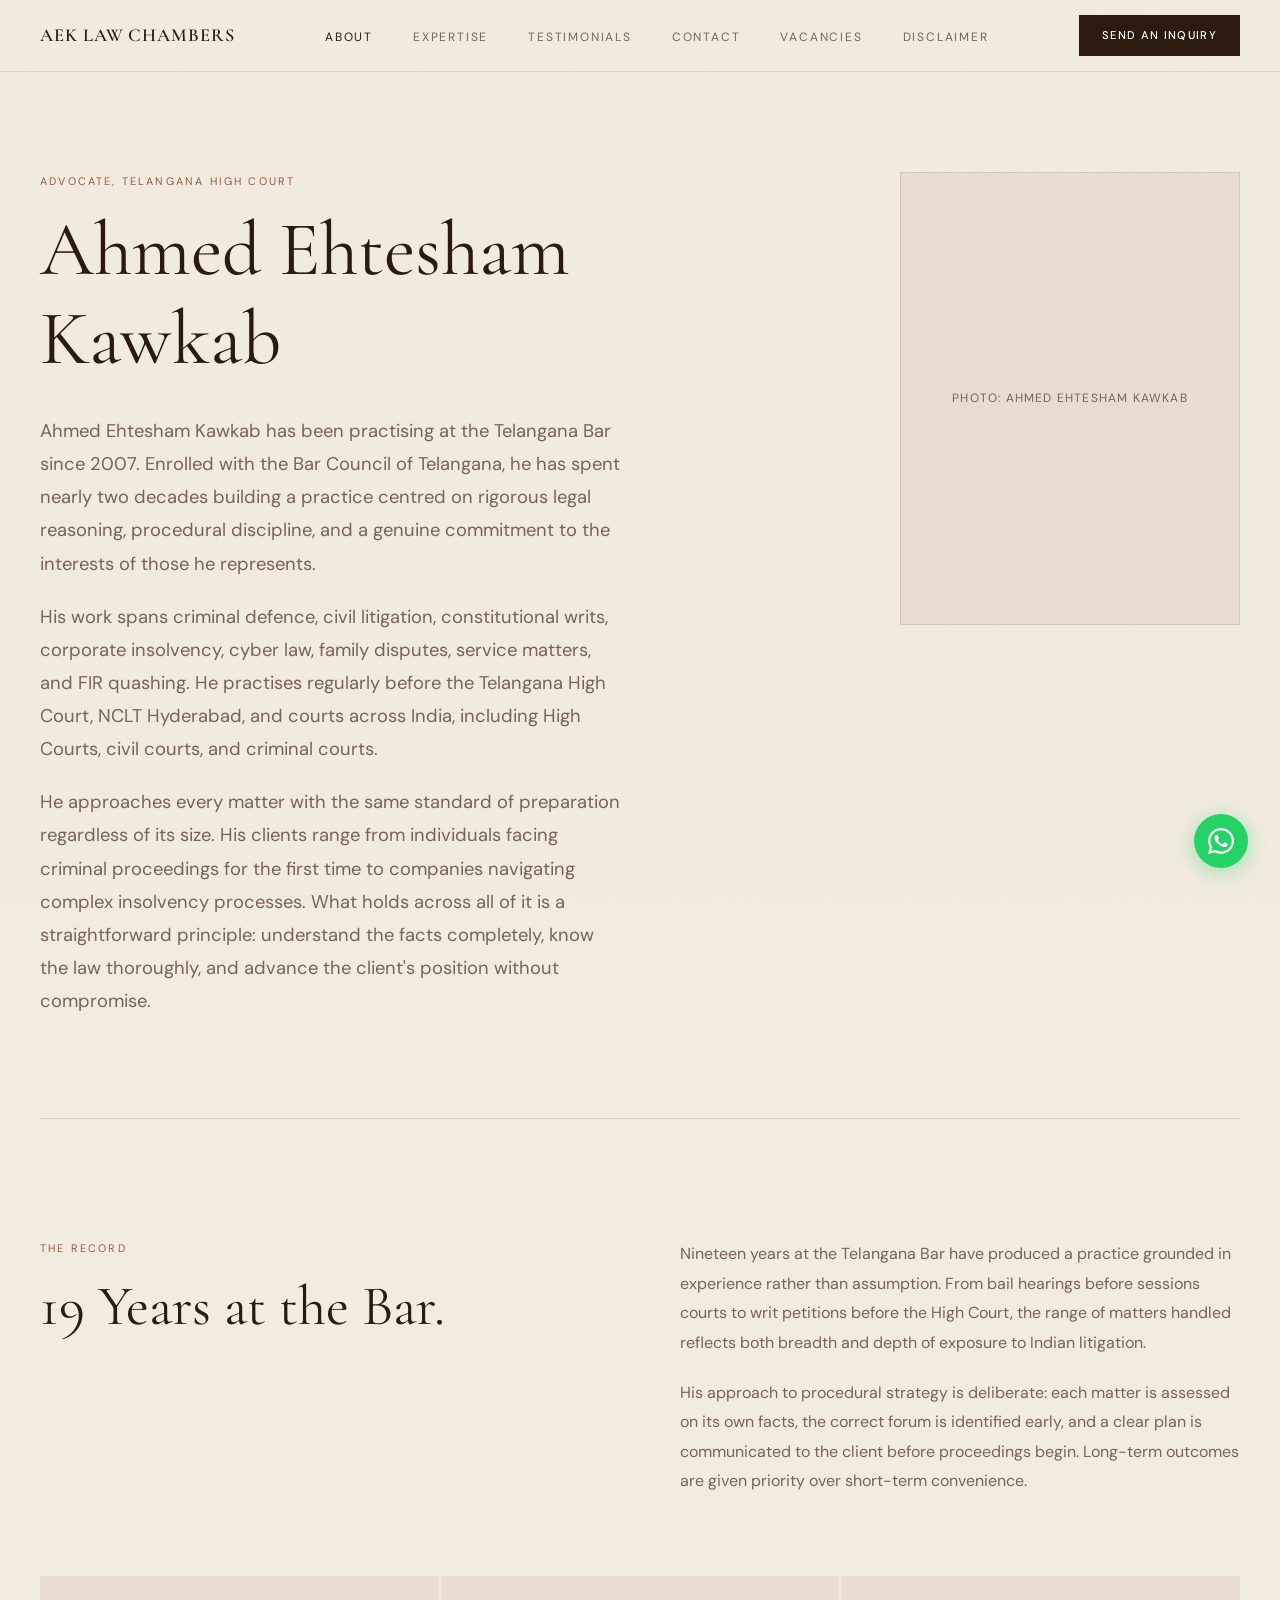
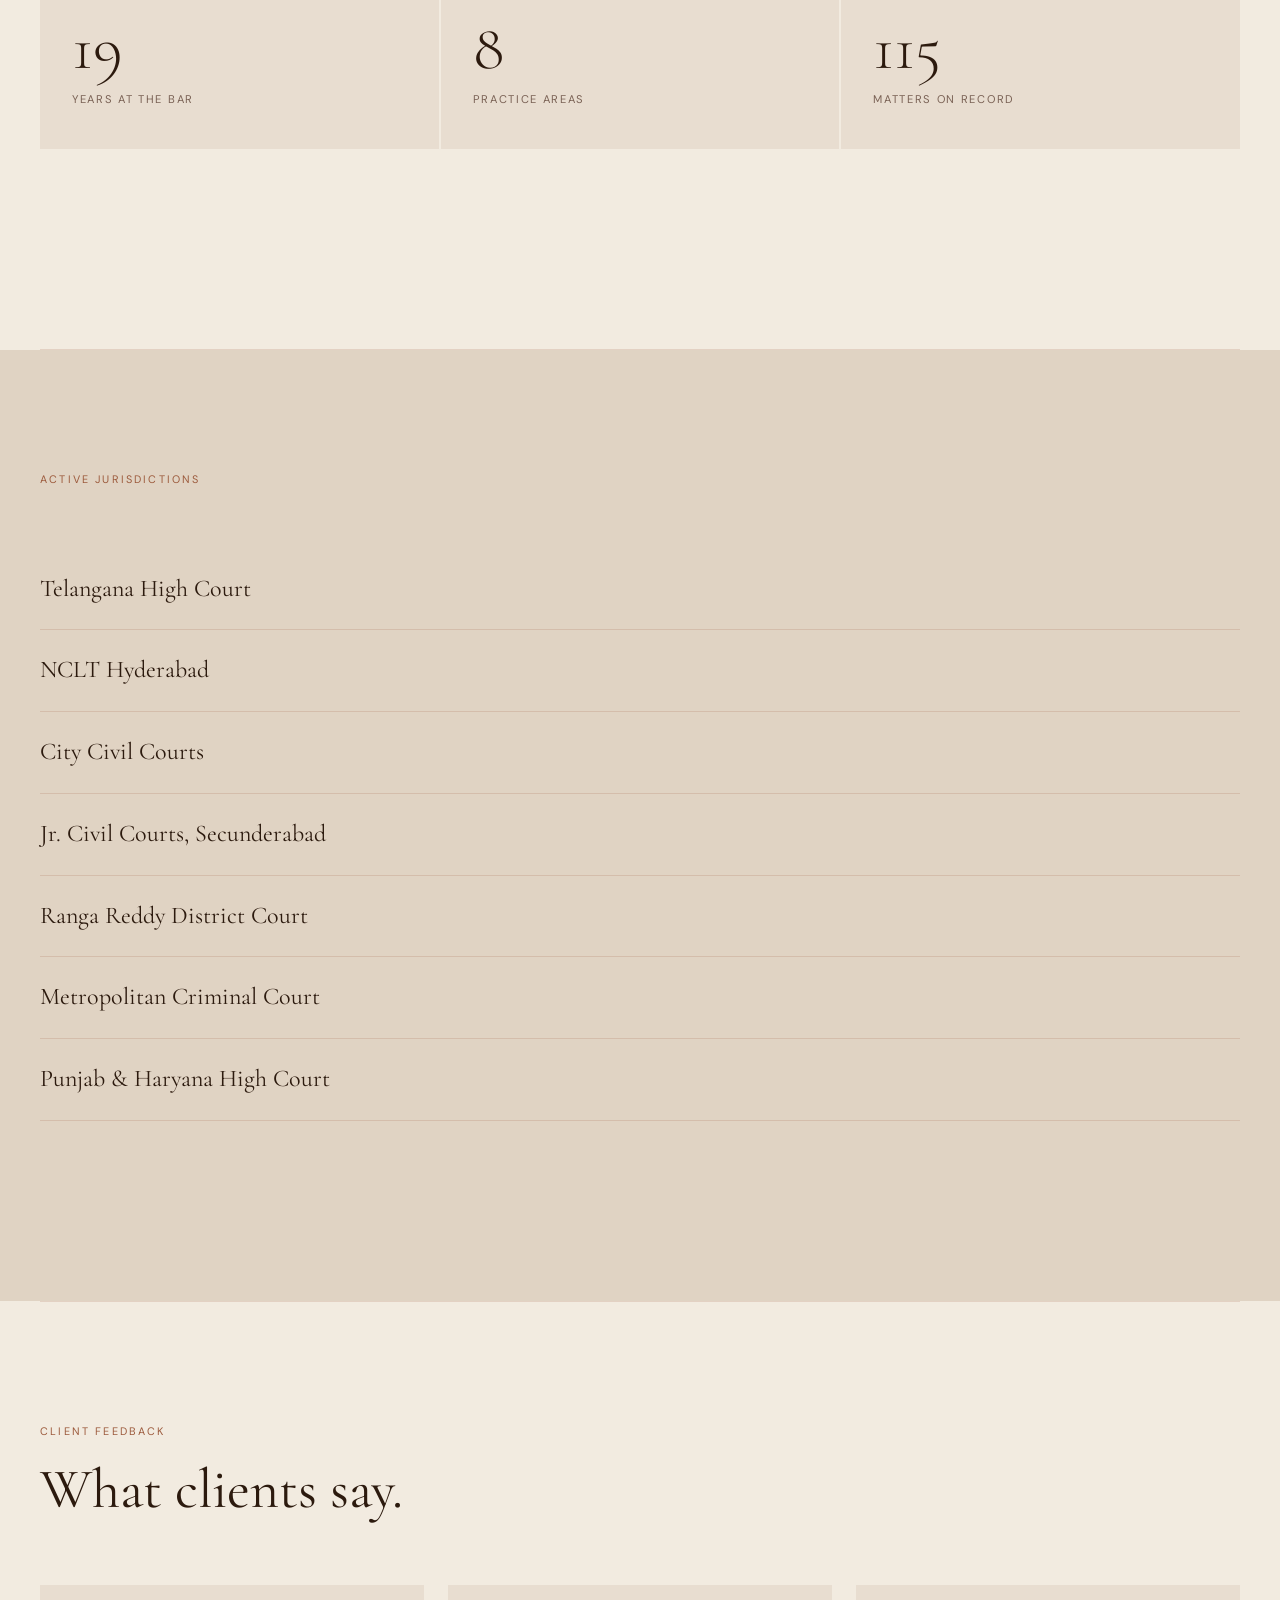
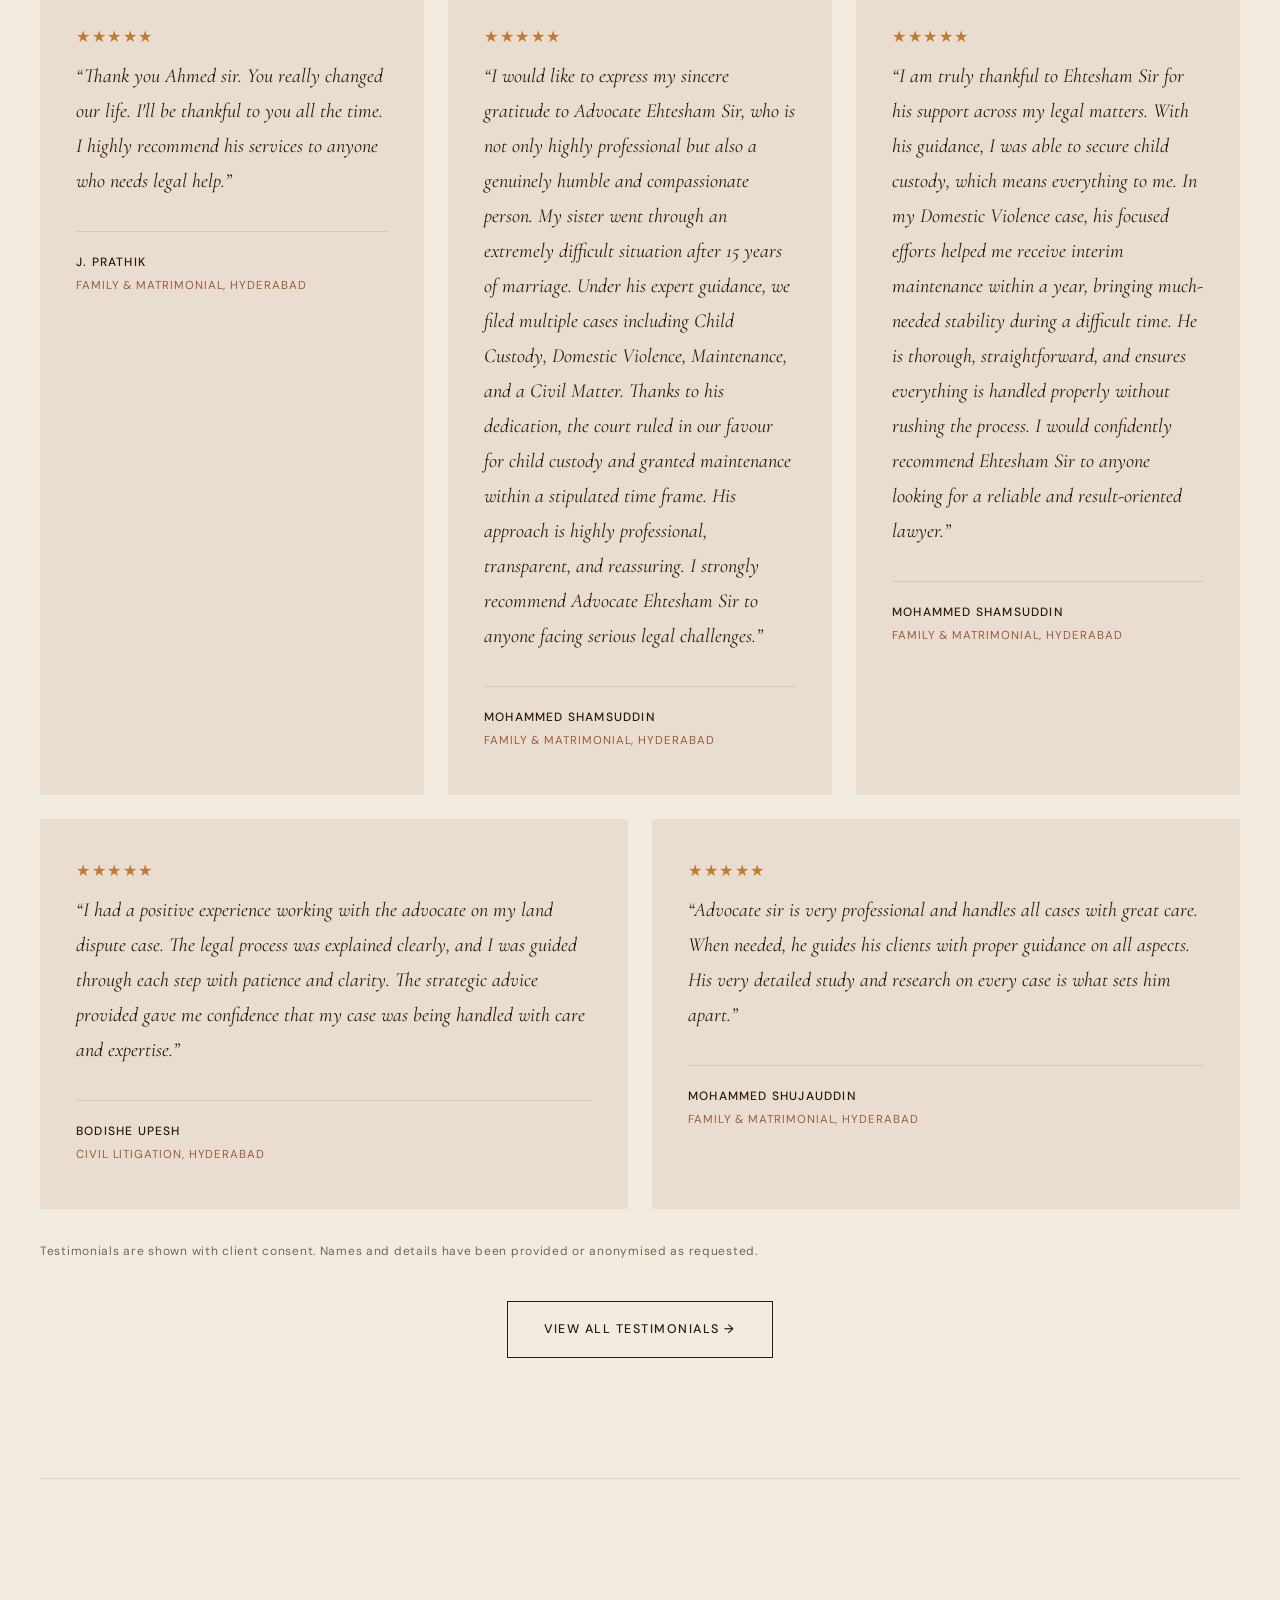
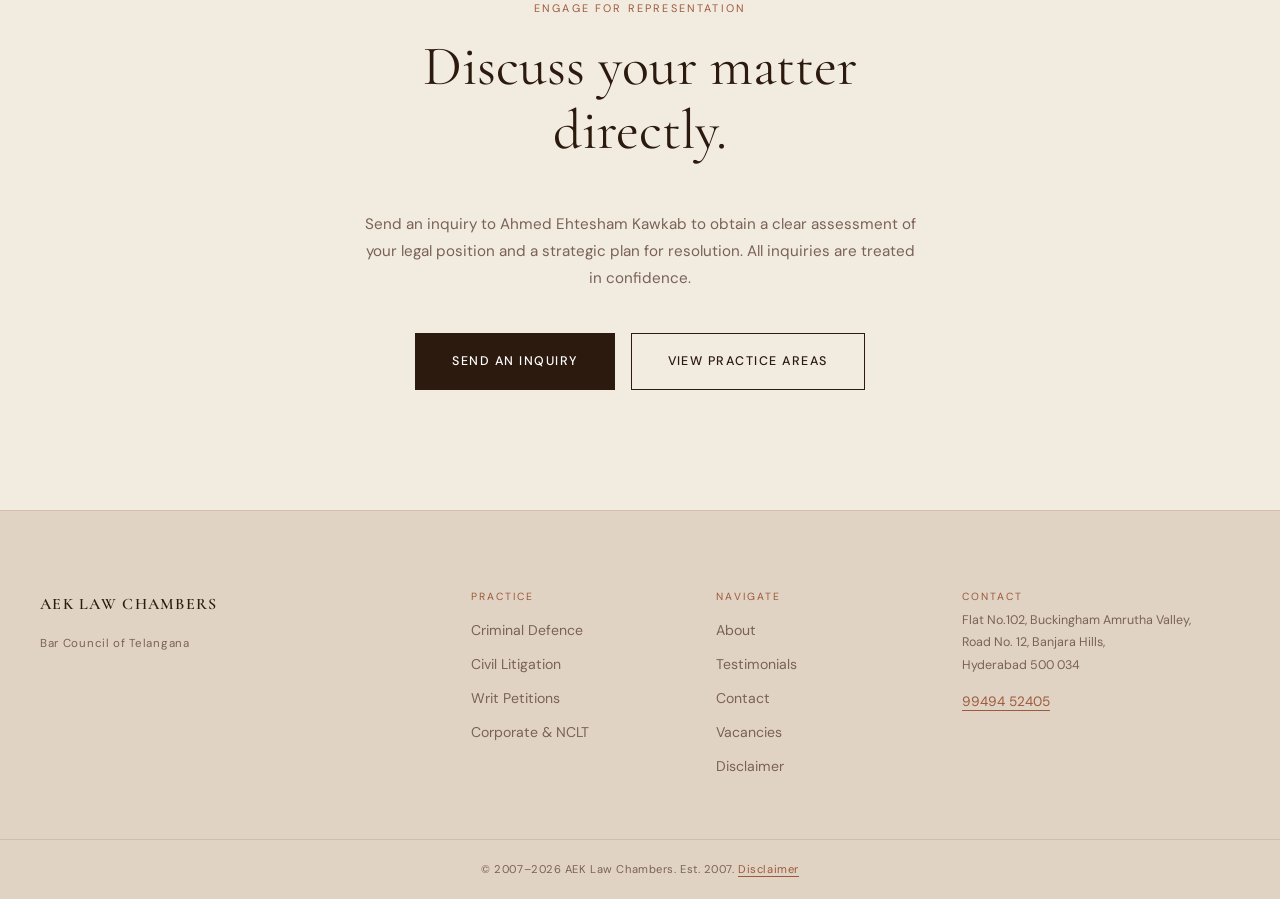
==== about.html @ 0059a1b4 "Add files via upload" ====
<!DOCTYPE html>
<html lang="en">
<head>
  <meta charset="UTF-8" />
  <meta name="viewport" content="width=device-width, initial-scale=1.0" />
  <title>About Ahmed Ehtesham Kawkab: Advocate, Telangana High Court | AEK Law</title>
  <meta name="description" content="Ahmed Ehtesham Kawkab is an Advocate at the Telangana High Court with 19 years of practice. Based in Banjara Hills, Hyderabad. Criminal, civil, corporate and constitutional law." />
  <meta name="keywords" content="Ahmed Ehtesham Kawkab, advocate Hyderabad, Telangana Bar, AEK Law, lawyer Banjara Hills, criminal defence lawyer India, experienced advocate India, best advocate Hyderabad, Telangana High Court lawyer, civil litigation advocate India" />
  <meta name="robots" content="index, follow" />
  <link rel="canonical" href="https://aeklawchambers.in/about.html" />
  <meta property="og:title" content="Ahmed Ehtesham Kawkab - Advocate, Telangana High Court" />
  <meta property="og:description" content="19 years at the Telangana Bar. Criminal defence, civil litigation, writ petitions, and more. Banjara Hills, Hyderabad." />
  <meta property="og:type" content="profile" />
  <link rel="preconnect" href="https://fonts.googleapis.com" />
  <link rel="preconnect" href="https://fonts.gstatic.com" crossorigin />
  <link href="https://fonts.googleapis.com/css2?family=Cormorant+Garamond:ital,wght@0,300;0,400;0,500;0,600;0,700;1,300;1,400&family=DM+Sans:wght@300;400;500;600&display=swap" rel="stylesheet" />
  <link rel="stylesheet" href="shared.css" />
</head>
<body>

  <div class="grain-overlay" aria-hidden="true">
    <svg xmlns="http://www.w3.org/2000/svg" width="100%" height="100%">
      <filter id="grain"><feTurbulence type="fractalNoise" baseFrequency="0.65" numOctaves="3" stitchTiles="stitch"/><feColorMatrix type="saturate" values="0"/></filter>
      <rect width="100%" height="100%" filter="url(#grain)" />
    </svg>
  </div>

  <header class="site-nav" id="site-nav">
    <nav class="nav-inner">
      <a href="index.html" class="nav-logo">AEK Law Chambers</a>
      <button class="hamburger" id="hamburger" aria-label="Open menu" aria-expanded="false">
        <span></span><span></span><span></span>
      </button>
      <ul class="nav-links" id="nav-links">
        <li><a href="about.html" class="nav-link active">About</a></li>
        <li><a href="practice.html" class="nav-link">Expertise</a></li>
        <li><a href="testimonials.html" class="nav-link">Testimonials</a></li>
                <li><a href="contact.html" class="nav-link">Contact</a></li>
        <li><a href="vacancy.html" class="nav-link">Vacancies</a></li>
        <li><a href="disclaimer.html" class="nav-link">Disclaimer</a></li>
      </ul>
      <a href="contact.html" class="btn btn-primary nav-cta">Send an Inquiry</a>
    </nav>
  </header>

  <main>
    <section class="about-hero section">
      <div class="container">
        <div class="about-hero-grid">
          <div>
            <p class="section-eyebrow reveal-hero" data-delay="0">Advocate, Telangana High Court</p>
            <h1 class="about-name reveal-hero" data-delay="1">Ahmed Ehtesham<br/>Kawkab</h1>
            <p class="about-bio reveal-hero" data-delay="2">Ahmed Ehtesham Kawkab has been practising at the Telangana Bar since 2007. Enrolled with the Bar Council of Telangana, he has spent nearly two decades building a practice centred on rigorous legal reasoning, procedural discipline, and a genuine commitment to the interests of those he represents.</p>
            <p class="about-bio reveal-hero" data-delay="3">His work spans criminal defence, civil litigation, constitutional writs, corporate insolvency, cyber law, family disputes, service matters, and FIR quashing. He practises regularly before the Telangana High Court, NCLT Hyderabad, and courts across India, including High Courts, civil courts, and criminal courts.</p>
            <p class="about-bio reveal-hero" data-delay="4">He approaches every matter with the same standard of preparation regardless of its size. His clients range from individuals facing criminal proceedings for the first time to companies navigating complex insolvency processes. What holds across all of it is a straightforward principle: understand the facts completely, know the law thoroughly, and advance the client's position without compromise.</p>
          </div>
          <div class="reveal-hero" data-delay="2">
            <div class="photo-placeholder" style="aspect-ratio:3/4;">
              <span>Photo: Ahmed Ehtesham Kawkab</span>
            </div>
          </div>
        </div>
      </div>
    </section>

    <div class="section-rule reveal-rule"></div>

    <section class="section" id="record">
      <div class="container">
        <div style="display:grid;grid-template-columns:1fr 1fr;gap:80px;align-items:start;" class="reveal">
          <div>
            <p class="section-eyebrow">The Record</p>
            <h2 class="section-title" style="margin-bottom:24px;">19 Years at the Bar.</h2>
          </div>
          <div>
            <p style="font-size:1rem;color:var(--muted);line-height:1.85;margin-bottom:20px;">Nineteen years at the Telangana Bar have produced a practice grounded in experience rather than assumption. From bail hearings before sessions courts to writ petitions before the High Court, the range of matters handled reflects both breadth and depth of exposure to Indian litigation.</p>
            <p style="font-size:1rem;color:var(--muted);line-height:1.85;">His approach to procedural strategy is deliberate: each matter is assessed on its own facts, the correct forum is identified early, and a clear plan is communicated to the client before proceedings begin. Long-term outcomes are given priority over short-term convenience.</p>
          </div>
        </div>

        <div class="stats-grid" style="margin-top:80px;">
          <div class="stat-block reveal">
            <div class="stat-number" data-count="19">0</div>
            <div class="stat-label">Years at the Bar</div>
          </div>
          <div class="stat-block reveal">
            <div class="stat-number" data-count="8">0</div>
            <div class="stat-label">Practice Areas</div>
          </div>
          <div class="stat-block reveal">
            <div class="stat-number" data-count="115">0</div>
            <div class="stat-label">Matters on Record</div>
          </div>
        </div>
      </div>
    </section>

    <div class="section-rule reveal-rule"></div>

    <section class="section" id="courts" style="background:#E0D3C3;">
      <div class="container">
        <p class="section-eyebrow reveal">Active Jurisdictions</p>
        <div class="courts-list">
          <div class="court-row reveal"><span>Telangana High Court</span></div>
          <div class="court-row reveal"><span>NCLT Hyderabad</span></div>
          <div class="court-row reveal"><span>City Civil Courts</span></div>
          <div class="court-row reveal"><span>Jr. Civil Courts, Secunderabad</span></div>
          <div class="court-row reveal"><span>Ranga Reddy District Court</span></div>
          <div class="court-row reveal"><span>Metropolitan Criminal Court</span></div>
          <div class="court-row reveal"><span>Punjab &amp; Haryana High Court</span></div>
        </div>
      </div>
    </section>

    <div class="section-rule reveal-rule"></div>

    <!-- Testimonials -->
    <section class="section" id="testimonials">
      <div class="container">
        <div class="section-header reveal">
          <p class="section-eyebrow">Client Feedback</p>
          <h2 class="section-title">What clients say.</h2>
        </div>
        <div class="testimonials-grid">

          <div class="testimonial-card">
            <span class="stars"><span class="stars-filled">★★★★★</span></span>
            <p class="testimonial-quote">Thank you Ahmed sir. You really changed our life. I'll be thankful to you all the time. I highly recommend his services to anyone who needs legal help.</p>
            <div class="testimonial-meta">
              <p class="testimonial-name">J. Prathik</p>
              <p class="testimonial-detail">Family & Matrimonial, Hyderabad</p>
            </div>
          </div>

          <div class="testimonial-card">
            <span class="stars"><span class="stars-filled">★★★★★</span></span>
            <p class="testimonial-quote">I would like to express my sincere gratitude to Advocate Ehtesham Sir, who is not only highly professional but also a genuinely humble and compassionate person. My sister went through an extremely difficult situation after 15 years of marriage. Under his expert guidance, we filed multiple cases including Child Custody, Domestic Violence, Maintenance, and a Civil Matter. Thanks to his dedication, the court ruled in our favour for child custody and granted maintenance within a stipulated time frame. His approach is highly professional, transparent, and reassuring. I strongly recommend Advocate Ehtesham Sir to anyone facing serious legal challenges.</p>
            <div class="testimonial-meta">
              <p class="testimonial-name">Mohammed Shamsuddin</p>
              <p class="testimonial-detail">Family & Matrimonial, Hyderabad</p>
            </div>
          </div>

          <div class="testimonial-card">
            <span class="stars"><span class="stars-filled">★★★★★</span></span>
            <p class="testimonial-quote">I am truly thankful to Ehtesham Sir for his support across my legal matters. With his guidance, I was able to secure child custody, which means everything to me. In my Domestic Violence case, his focused efforts helped me receive interim maintenance within a year, bringing much-needed stability during a difficult time. He is thorough, straightforward, and ensures everything is handled properly without rushing the process. I would confidently recommend Ehtesham Sir to anyone looking for a reliable and result-oriented lawyer.</p>
            <div class="testimonial-meta">
              <p class="testimonial-name">Mohammed Shamsuddin</p>
              <p class="testimonial-detail">Family & Matrimonial, Hyderabad</p>
            </div>
          </div>

          <div class="testimonial-card">
            <span class="stars"><span class="stars-filled">★★★★★</span></span>
            <p class="testimonial-quote">I had a positive experience working with the advocate on my land dispute case. The legal process was explained clearly, and I was guided through each step with patience and clarity. The strategic advice provided gave me confidence that my case was being handled with care and expertise.</p>
            <div class="testimonial-meta">
              <p class="testimonial-name">Bodishe Upesh</p>
              <p class="testimonial-detail">Civil Litigation, Hyderabad</p>
            </div>
          </div>

          <div class="testimonial-card">
            <span class="stars"><span class="stars-filled">★★★★★</span></span>
            <p class="testimonial-quote">Advocate sir is very professional and handles all cases with great care. When needed, he guides his clients with proper guidance on all aspects. His very detailed study and research on every case is what sets him apart.</p>
            <div class="testimonial-meta">
              <p class="testimonial-name">Mohammed Shujauddin</p>
              <p class="testimonial-detail">Family & Matrimonial, Hyderabad</p>
            </div>
          </div>

        </div>
        <p style="font-size:0.75rem;color:var(--muted);margin-top:32px;letter-spacing:0.06em;">Testimonials are shown with client consent. Names and details have been provided or anonymised as requested.</p>
        <div style="margin-top:40px;text-align:center;">
          <a href="testimonials.html" class="btn btn-outline btn-lg">View All Testimonials &rarr;</a>
        </div>
      </div>
    </section>

    <div class="section-rule reveal-rule"></div>

    <section class="section">
      <div class="container" style="text-align:center;max-width:640px;margin:0 auto;">
        <div class="reveal">
          <p class="section-eyebrow">Engage for Representation</p>
          <h2 class="section-title">Discuss your matter directly.</h2>
          <p style="color:var(--muted);font-size:0.95rem;line-height:1.8;margin-bottom:40px;">Send an inquiry to Ahmed Ehtesham Kawkab to obtain a clear assessment of your legal position and a strategic plan for resolution. All inquiries are treated in confidence.</p>
          <div style="display:flex;gap:16px;justify-content:center;flex-wrap:wrap;">
            <a href="contact.html" class="btn btn-primary btn-lg">Send an Inquiry</a>
            <a href="practice.html" class="btn btn-outline btn-lg">View Practice Areas</a>
          </div>
        </div>
      </div>
    </section>
  </main>

  <footer class="site-footer">
    <div class="container footer-inner">
      <div class="footer-brand">
        <a href="index.html" class="footer-logo">AEK Law Chambers</a>
        <p class="footer-enrollment">Bar Council of Telangana</p>
      </div>
      <div class="footer-links">
        <h4 class="footer-links-title">Practice</h4>
        <a href="practice.html#criminal">Criminal Defence</a>
        <a href="practice.html#civil">Civil Litigation</a>
        <a href="practice.html#writ">Writ Petitions</a>
        <a href="practice.html#corporate">Corporate &amp; NCLT</a>
      </div>
      <div class="footer-links">
        <h4 class="footer-links-title">Navigate</h4>
        <a href="about.html">About</a>
                <a href="testimonials.html">Testimonials</a>
        <a href="contact.html">Contact</a>
        <a href="vacancy.html">Vacancies</a>
        <a href="disclaimer.html">Disclaimer</a>
      </div>
      <div class="footer-contact">
        <h4 class="footer-links-title">Contact</h4>
        <p>Flat No.102, Buckingham Amrutha Valley,<br/>Road No. 12, Banjara Hills,<br/>Hyderabad 500 034</p>
        <a href="tel:+919949452405" class="inline-link">99494 52405</a>
      </div>
    </div>
    <div class="footer-bottom">
      <div class="container">
        <p>© 2007–2026 AEK Law Chambers.  Est. 2007. <a href="disclaimer.html" class="footer-disclaimer-link">Disclaimer</a></p>
      </div>
    </div>
  </footer>

  <a href="https://wa.me/919949452405" target="_blank" rel="noopener" class="whatsapp-float" aria-label="Chat on WhatsApp">
    <svg width="26" height="26" viewBox="0 0 24 24" fill="currentColor"><path d="M17.472 14.382c-.297-.149-1.758-.867-2.03-.967-.273-.099-.471-.148-.67.15-.197.297-.767.966-.94 1.164-.173.199-.347.223-.644.075-.297-.15-1.255-.463-2.39-1.475-.883-.788-1.48-1.761-1.653-2.059-.173-.297-.018-.458.13-.606.134-.133.298-.347.446-.52.149-.174.198-.298.298-.497.099-.198.05-.371-.025-.52-.075-.149-.669-1.612-.916-2.207-.242-.579-.487-.5-.669-.51-.173-.008-.371-.01-.57-.01-.198 0-.52.074-.792.372-.272.297-1.04 1.016-1.04 2.479 0 1.462 1.065 2.875 1.213 3.074.149.198 2.096 3.2 5.077 4.487.709.306 1.262.489 1.694.625.712.227 1.36.195 1.871.118.571-.085 1.758-.719 2.006-1.413.248-.694.248-1.289.173-1.413-.074-.124-.272-.198-.57-.347m-5.421 7.403h-.004a9.87 9.87 0 01-5.031-1.378l-.361-.214-3.741.982.998-3.648-.235-.374a9.86 9.86 0 01-1.51-5.26c.001-5.45 4.436-9.884 9.888-9.884 2.64 0 5.122 1.03 6.988 2.898a9.825 9.825 0 012.893 6.994c-.003 5.45-4.437 9.884-9.885 9.884m8.413-18.297A11.815 11.815 0 0012.05 0C5.495 0 .16 5.335.157 11.892c0 2.096.547 4.142 1.588 5.945L.057 24l6.305-1.654a11.882 11.882 0 005.683 1.448h.005c6.554 0 11.89-5.335 11.893-11.893a11.821 11.821 0 00-3.48-8.413Z"/></svg>
  </a>

  <div class="page-transition" id="page-transition"></div>
  <script src="shared.js"></script>
  <script>
    /* Counter animation */
    function animateCount(el, target, duration) {
      let start = 0;
      const step = target / (duration / 16);
      const tick = () => {
        start = Math.min(start + step, target);
        el.textContent = Math.round(start);
        if (start < target) requestAnimationFrame(tick);
      };
      requestAnimationFrame(tick);
    }
    const statsObserver = new IntersectionObserver((entries) => {
      entries.forEach(entry => {
        if (entry.isIntersecting) {
          const el = entry.target;
          const target = parseInt(el.dataset.count, 10);
          animateCount(el, target, 800);
          statsObserver.unobserve(el);
        }
      });
    }, { threshold: 0.5 });
    document.querySelectorAll('.stat-number[data-count]').forEach(el => statsObserver.observe(el));
  </script>
</body>
</html>
---- shared.css ----
/* ========== RESET & BASE ========== */
*, *::before, *::after { box-sizing: border-box; margin: 0; padding: 0; }
html { scroll-behavior: smooth; }
body {
  font-family: 'DM Sans', sans-serif;
  background: #F2EBE0;
  color: #1A1A1A;
  font-size: 17px;
  line-height: 1.7;
  overflow-x: hidden;
}
h1, h2, h3, h4, h5 { font-family: 'Cormorant Garamond', serif; font-weight: 400; line-height: 1.15; }
a { color: inherit; text-decoration: none; }
img { max-width: 100%; display: block; }
button { font-family: 'DM Sans', sans-serif; cursor: pointer; border: none; background: none; }

/* ========== TOKENS ========== */
:root {
  --bg: #F2EBE0;
  --accent: #9C5A3C;
  --dark: #2C1A0E;
  --muted: #7A6255;
  --card: #E8DDD0;
  --border: rgba(156,90,60,0.18);
  --nav-h: 72px;
}

/* ========== GRAIN OVERLAY ========== */
.grain-overlay {
  position: fixed; inset: 0;
  pointer-events: none;
  z-index: 9999;
  opacity: 0.03;
  mix-blend-mode: multiply;
  width: 100%; height: 100%;
}
.grain-overlay svg { width: 100%; height: 100%; }

/* ========== NAVIGATION ========== */
.site-nav {
  position: fixed; top: 0; left: 0; right: 0; z-index: 500;
  background: rgba(242,235,224,0.9);
  backdrop-filter: blur(12px);
  border-bottom: 1px solid var(--border);
  height: var(--nav-h);
  transition: background 0.3s;
}
.nav-inner {
  max-width: 1280px; margin: 0 auto;
  display: flex; align-items: center; justify-content: space-between;
  padding: 0 40px; height: 100%;
}
.nav-logo {
  font-family: 'Cormorant Garamond', serif;
  font-size: 1.15rem; font-weight: 600;
  letter-spacing: 0.05em; text-transform: uppercase;
  color: var(--dark); flex-shrink: 0;
}
.nav-links {
  display: flex; align-items: center; gap: 40px;
  list-style: none;
}
.nav-link {
  font-size: 0.75rem; letter-spacing: 0.15em;
  text-transform: uppercase; color: var(--muted);
  transition: color 0.25s;
}
.nav-link:hover, .nav-link.active { color: var(--dark); }

/* ========== BUTTONS ========== */
.btn {
  display: inline-flex; align-items: center; gap: 8px;
  padding: 13px 28px;
  font-size: 0.72rem; letter-spacing: 0.12em;
  text-transform: uppercase; font-weight: 500;
  transition: all 0.3s; cursor: pointer;
}
.btn-primary {
  background: #2C1A0E; color: #fff;
  border: 1px solid #2C1A0E;
}
.btn-primary:hover { background: #9C5A3C; border-color: #9C5A3C; }
.btn-outline {
  background: transparent; color: var(--dark);
  border: 1px solid var(--dark);
}
.btn-outline:hover { background: var(--dark); color: #fff; }
.btn-lg { padding: 17px 36px; font-size: 0.78rem; }
.nav-cta { padding: 10px 22px; font-size: 0.7rem; }

/* ========== HAMBURGER ========== */
.hamburger {
  display: none; flex-direction: column; gap: 5px;
  padding: 4px; background: none; border: none; cursor: pointer;
}
.hamburger span {
  display: block; width: 24px; height: 1.5px;
  background: var(--dark); transition: all 0.3s;
}
.hamburger.open span:nth-child(1) { transform: translateY(6.5px) rotate(45deg); }
.hamburger.open span:nth-child(2) { opacity: 0; }
.hamburger.open span:nth-child(3) { transform: translateY(-6.5px) rotate(-45deg); }

/* ========== CONTAINER ========== */
.container { max-width: 1280px; margin: 0 auto; padding: 0 40px; }

/* ========== SECTION ========== */
.section { padding: 120px 0; }
.section-eyebrow {
  font-family: 'DM Sans', sans-serif;
  font-size: 0.68rem; letter-spacing: 0.2em;
  text-transform: uppercase; color: var(--accent);
  margin-bottom: 16px;
}
.section-title {
  font-size: clamp(2.2rem, 5vw, 3.5rem);
  color: var(--dark); margin-bottom: 48px;
}
.section-header { margin-bottom: 64px; }

/* ========== SECTION RULE ========== */
.section-rule {
  height: 1px; background: var(--border);
  transform: scaleX(0); transform-origin: left;
  transition: transform 1s ease-out;
  margin: 0 40px;
}
.section-rule.visible { transform: scaleX(1); }

/* ========== HERO ========== */
.hero {
  min-height: 100vh;
  display: flex; flex-direction: column; justify-content: center;
  padding: calc(var(--nav-h) + 80px) 0 100px;
  position: relative;
}
.hero-inner {
  display: grid;
  grid-template-columns: 1fr 380px;
  gap: 80px; align-items: end;
}
.hero-eyebrow {
  font-size: 0.72rem; letter-spacing: 0.2em;
  text-transform: uppercase; color: var(--accent);
  margin-bottom: 24px;
}
.hero-name {
  font-size: clamp(3rem, 7vw, 5.5rem);
  color: var(--dark); margin-bottom: 28px;
  font-weight: 300;
}
.hero-tagline {
  font-family: 'DM Sans', sans-serif;
  font-size: 1.15rem; color: var(--muted);
  max-width: 520px; margin-bottom: 40px;
  line-height: 1.75;
}
.hero-actions { display: flex; gap: 16px; flex-wrap: wrap; }
/* scroll hint removed */

/* ========== PHOTO PLACEHOLDER ========== */
.photo-placeholder {
  width: 100%; aspect-ratio: 3/4;
  background: #E8DDD0;
  border: 1px solid var(--border);
  display: flex; align-items: center; justify-content: center;
}
.photo-placeholder span {
  font-size: 0.75rem; letter-spacing: 0.1em;
  text-transform: uppercase; color: var(--muted);
  text-align: center; padding: 20px;
}

/* ========== IMAGE PRACTICE CARDS (HOME) ========== */
.img-cards-grid {
  display: grid;
  grid-template-columns: repeat(2, 1fr);
  gap: 28px;
}
.img-practice-card {
  position: relative; overflow: hidden;
  aspect-ratio: 16/9;
  background: var(--card);
  display: block;
  cursor: pointer;
  /* clearly invisible on load */
  opacity: 0 !important;
  transform: translateY(110px) scale(0.96) !important;
  transition: opacity 1.1s cubic-bezier(0.16,1,0.3,1),
              transform 1.1s cubic-bezier(0.16,1,0.3,1),
              box-shadow 0.4s ease;
  will-change: opacity, transform;
}
.img-practice-card.visible {
  opacity: 1 !important;
  transform: translateY(0) scale(1) !important;
}
.img-practice-card:hover {
  box-shadow: 0 24px 60px rgba(26,26,26,0.15);
}
.img-practice-card img {
  width: 100%; height: 100%;
  object-fit: cover;
  filter: grayscale(0.2);
  transform: scale(1);
  transition: transform 0.7s cubic-bezier(0.16,1,0.3,1), filter 0.6s;
}
.img-practice-card:hover img {
  transform: scale(1.05);
  filter: grayscale(0);
}
.img-card-num {
  position: absolute; top: 20px; right: 24px;
  font-family: 'Cormorant Garamond', serif;
  font-size: 72px; font-weight: 700;
  color: rgba(26,26,26,0.07);
  line-height: 1;
  pointer-events: none;
  letter-spacing: -0.02em;
  z-index: 1;
}
.img-card-overlay {
  position: absolute; inset: 0;
  background: linear-gradient(to top, rgba(26,26,26,0.65) 0%, rgba(26,26,26,0) 50%);
  display: flex; flex-direction: column; justify-content: flex-end;
  padding: 32px;
  z-index: 2;
}
.img-card-label {
  font-size: 0.62rem; letter-spacing: 0.2em;
  text-transform: uppercase; color: rgba(255,255,255,0.55);
  margin-bottom: 8px;
}
.img-card-title {
  font-family: 'Cormorant Garamond', serif;
  font-size: 1.6rem; font-weight: 400;
  color: #fff; line-height: 1.15;
  margin-bottom: 0;
  text-shadow: 0 1px 10px rgba(0,0,0,0.35);
}
.img-card-btn {
  position: absolute; top: 50%; left: 50%;
  transform: translate(-50%, -50%) scale(0.85);
  background: rgba(245,242,237,0.94);
  color: var(--dark);
  padding: 12px 28px;
  font-size: 0.68rem; letter-spacing: 0.16em;
  text-transform: uppercase; font-weight: 500;
  opacity: 0;
  transition: opacity 0.35s ease, transform 0.35s cubic-bezier(0.16,1,0.3,1);
  pointer-events: none;
  white-space: nowrap;
  z-index: 3;
}
.img-practice-card:hover .img-card-btn {
  opacity: 1;
  transform: translate(-50%, -50%) scale(1);
}

/* ========== MARQUEE ========== */
.marquee-wrap {
  overflow: hidden;
  border-top: 1px solid var(--border);
  border-bottom: 1px solid var(--border);
  padding: 32px 0;
  background: #F2EBE0;
}
.marquee-track {
  display: flex; align-items: center;
  width: max-content;
  animation: marquee 30s linear infinite;
}
.marquee-wrap:hover .marquee-track { animation-play-state: paused; }
.marquee-item {
  font-size: 1.4rem; letter-spacing: 0.28em;
  text-transform: uppercase; color: rgba(26,26,26,0.18);
  white-space: nowrap; padding: 0 48px;
}
.marquee-star {
  color: var(--accent); font-size: 1.1rem;
  flex-shrink: 0; padding: 0 4px;
}
@keyframes marquee { from{transform:translateX(0)} to{transform:translateX(-50%)} }

/* ========== COUNTER ANIMATION ========== */
.stat-number[data-count] { transition: none; }
.stat-block {
  background: var(--card); padding: 40px 32px;
}

/* ========== PRACTICE PAGE SCROLLER ========== */
.practice-scroller {
  display: grid;
  grid-template-columns: 1fr 1fr;
  min-height: 100vh;
  position: relative;
  margin-top: 40px;
}
.practice-scroller-left {
  position: sticky;
  top: calc(var(--nav-h) + 20px);
  height: calc(100vh - var(--nav-h) - 40px);
  overflow: hidden;
  display: none;
  background: var(--card);
  margin-left: 40px;
  margin-top: 40px;
  margin-bottom: 40px;
  /* sits inset, not flush to edge */
}
.practice-scroller-left.has-images { display: block; }
/* when left panel is hidden, right takes full width */
.practice-scroller:not(.images-loaded) {
  grid-template-columns: 1fr;
}
.practice-scroller.images-loaded {
  grid-template-columns: 40fr 60fr;
}
.scroller-img-wrap {
  width: 100%; height: 100%;
  position: relative;
}
.scroller-img-wrap img {
  width: 100%; height: 100%;
  object-fit: cover;
  position: absolute; inset: 0;
  opacity: 0;
  transition: opacity 0.6s cubic-bezier(0.16,1,0.3,1);
}
.scroller-img-wrap img.active { opacity: 1; }
.scroller-img-placeholder { display: none; }
.scroller-img-overlay {
  position: absolute; inset: 0;
  background: linear-gradient(135deg, rgba(245,242,237,0.06) 0%, rgba(26,26,26,0.2) 100%);
  pointer-events: none;
  z-index: 1;
}
.scroller-img-num {
  position: absolute; bottom: 40px; left: 40px;
  font-family: 'Cormorant Garamond', serif;
  font-size: 120px; font-weight: 700;
  color: rgba(255,255,255,0.08);
  line-height: 1;
  letter-spacing: -0.04em;
  z-index: 2;
}
.practice-scroller-right { padding: 0; }

/* when split: right panel has its own padding */
.practice-scroller.images-loaded .ps-scroll-section {
  padding: 100px 72px;
}
.practice-scroller.images-loaded .ps-scroll-section + .ps-scroll-section {
  border-top: 1px solid var(--border);
}

/* when no images: content is centered inside a max-width container */
.practice-scroller:not(.images-loaded) .ps-scroll-section {
  padding: 100px 0;
  max-width: 860px;
  margin: 0 auto;
  width: 100%;
  padding-left: 40px;
  padding-right: 40px;
}
.practice-scroller:not(.images-loaded) .ps-scroll-section:first-child {
  padding-top: 80px;
}

.ps-scroll-section {
  min-height: 70vh;
  padding: 100px 64px;
  display: flex; flex-direction: column; justify-content: center;
  transition: background 0.4s;
}
.ps-scroll-section:nth-child(even) { background: transparent; }
.ps-scroll-section:first-child { padding-top: 120px; }

/* Practice page header split layout to fill the space */
.practice-page-header {
  display: grid;
  grid-template-columns: 1fr 1fr;
  gap: 80px;
  align-items: end;
  padding-top: calc(var(--nav-h) + 80px);
  padding-bottom: 60px;
}
.practice-page-header-right {
  padding-bottom: 8px;
  color: var(--muted);
  font-size: 0.95rem;
  line-height: 1.85;
  border-left: 1px solid var(--border);
  padding-left: 48px;
}


.cards-grid {
  display: grid;
  grid-template-columns: repeat(4, 1fr);
  gap: 2px;
}
.practice-card {
  background: var(--card);
  padding: 40px 32px;
  position: relative; overflow: hidden;
  display: block;
  transition: transform 0.3s ease;
  border-bottom: 3px solid transparent;
}
.practice-card:hover { transform: translateY(-4px); }
.card-border-slide {
  position: absolute; bottom: 0; left: 0;
  height: 3px; width: 0;
  background: var(--accent);
  transition: width 0.3s ease;
}
.practice-card:hover .card-border-slide { width: 100%; }
.card-number {
  font-size: 0.65rem; letter-spacing: 0.15em;
  text-transform: uppercase; color: var(--accent);
  margin-bottom: 20px;
}
.card-title {
  font-family: 'Cormorant Garamond', serif;
  font-size: 1.35rem; font-weight: 500;
  color: var(--dark); margin-bottom: 12px;
}
.card-body {
  font-size: 0.92rem; color: var(--muted);
  line-height: 1.65; margin-bottom: 24px;
}
.card-arrow {
  color: var(--accent); font-size: 1rem;
  transition: transform 0.3s;
}
.practice-card:hover .card-arrow { transform: translateX(4px); }

/* ========== CTA STRIP ========== */
.cta-strip { background: #E0D3C3; }
.cta-inner {
  display: grid;
  grid-template-columns: 1fr auto;
  gap: 80px; align-items: center;
}
.cta-title {
  font-size: clamp(1.8rem, 3vw, 2.6rem);
  color: var(--dark); margin-bottom: 40px;
}
.cta-details { display: flex; gap: 48px; flex-wrap: wrap; }
.cta-detail { display: flex; flex-direction: column; gap: 6px; }
.detail-label {
  font-size: 0.65rem; letter-spacing: 0.18em;
  text-transform: uppercase; color: var(--accent);
}
.detail-value { font-size: 0.9rem; color: var(--dark); line-height: 1.6; }
.cta-right { display: flex; flex-direction: column; gap: 14px; }
.inline-link { color: var(--accent); border-bottom: 1px solid currentColor; }

/* ========== FOOTER ========== */
.site-footer { background: #E0D3C3; border-top: 1px solid var(--border); padding: 80px 0 0; }
.footer-inner {
  display: grid;
  grid-template-columns: 2fr 1fr 1fr 1.5fr;
  gap: 60px; padding-bottom: 60px;
}
.footer-logo {
  font-family: 'Cormorant Garamond', serif;
  font-size: 1rem; font-weight: 600;
  letter-spacing: 0.08em; text-transform: uppercase;
  color: var(--dark); display: block; margin-bottom: 16px;
}
.footer-tagline {
  font-size: 0.75rem; color: var(--muted);
  text-transform: uppercase; letter-spacing: 0.12em;
  margin-bottom: 10px;
}
.footer-enrollment {
  font-size: 0.72rem; color: var(--muted);
  line-height: 1.8; letter-spacing: 0.06em;
}
.footer-links { display: flex; flex-direction: column; gap: 10px; }
.footer-links-title {
  font-family: 'DM Sans', sans-serif;
  font-size: 0.65rem; letter-spacing: 0.2em;
  text-transform: uppercase; color: var(--accent);
  margin-bottom: 6px;
}
.footer-links a {
  font-size: 0.88rem; color: var(--muted);
  transition: color 0.2s;
}
.footer-links a:hover { color: var(--dark); }
.footer-contact p {
  font-size: 0.78rem; color: var(--muted);
  line-height: 1.8; margin-bottom: 10px;
}
.footer-contact a { font-size: 0.85rem; color: var(--accent); border-bottom: 1px solid currentColor; }
.footer-bottom {
  border-top: 1px solid var(--border);
  padding: 20px 0;
}
.footer-bottom p {
  font-size: 0.7rem; color: var(--muted);
  letter-spacing: 0.05em; text-align: center;
}
.footer-disclaimer-link { color: var(--accent); border-bottom: 1px solid currentColor; }

/* ========== WHATSAPP FLOAT ========== */
.whatsapp-float {
  position: fixed; bottom: 32px; right: 32px; z-index: 400;
  width: 54px; height: 54px;
  background: #25D366; color: #fff;
  border-radius: 50%;
  display: flex; align-items: center; justify-content: center;
  box-shadow: 0 4px 20px rgba(37,211,102,0.4);
  transition: transform 0.3s, box-shadow 0.3s;
}
.whatsapp-float:hover { transform: scale(1.08); box-shadow: 0 6px 28px rgba(37,211,102,0.5); }

/* ========== PAGE TRANSITION ========== */
.page-transition {
  position: fixed; inset: 0; z-index: 9990;
  background: var(--bg);
  opacity: 0; pointer-events: none;
  transition: opacity 0.3s ease;
}
.page-transition.active { opacity: 1; pointer-events: all; }

/* ========== REVEAL ANIMATIONS ========== */
.reveal {
  opacity: 0;
  transform: translateY(30px);
  transition: opacity 1s ease-out, transform 1s ease-out;
}
.reveal.visible { opacity: 1; transform: none; }

/* Hero stagger */
.reveal-hero {
  opacity: 0; transform: translateY(24px);
  transition: opacity 0.8s ease-out, transform 0.8s ease-out;
}
.reveal-hero.visible { opacity: 1; transform: none; }

/* ========== ABOUT PAGE ========== */
.about-hero {
  padding: calc(var(--nav-h) + 100px) 0 80px;
}
.about-hero-grid {
  display: grid;
  grid-template-columns: 1fr 340px;
  gap: 80px; align-items: start;
}
.about-name {
  font-size: clamp(2.8rem, 6vw, 4.8rem);
  color: var(--dark); margin-bottom: 32px;
}
.about-bio {
  font-size: 1.15rem; color: var(--muted);
  line-height: 1.8; max-width: 580px;
  margin-bottom: 20px;
}
.stats-grid {
  display: grid; grid-template-columns: repeat(3, 1fr);
  gap: 2px; margin: 80px 0;
}
.stat-block {
  background: var(--card); padding: 40px 32px;
}
.stat-number {
  font-family: 'Cormorant Garamond', serif;
  font-size: 4rem; font-weight: 300; color: var(--dark);
  line-height: 1;
}
.stat-label {
  font-size: 0.7rem; letter-spacing: 0.15em;
  text-transform: uppercase; color: var(--muted);
  margin-top: 10px;
}
.courts-list { margin: 60px 0; }
.courts-list-title {
  font-size: 0.7rem; letter-spacing: 0.2em;
  text-transform: uppercase; color: var(--accent);
  margin-bottom: 32px;
}
.court-row {
  display: flex; justify-content: space-between; align-items: center;
  padding: 20px 0;
  border-bottom: 1px solid var(--border);
  font-family: 'Cormorant Garamond', serif;
  font-size: 1.5rem; color: var(--dark);
}
/* no hover effect these are not links */

/* ========== TESTIMONIALS ========== */
.testimonials-grid {
  display: grid;
  grid-template-columns: repeat(6, 1fr);
  gap: 24px;
  margin-top: 64px;
}
.testimonial-card {
  grid-column: span 2;
  background: #E8DDD0;
  padding: 44px 36px;
  position: relative;
  overflow: hidden;
  opacity: 0;
  transform: translateY(32px);
  transition: opacity 0.7s ease-out, transform 0.7s ease-out, box-shadow 0.4s ease;
}
.testimonial-card:nth-child(4),
.testimonial-card:nth-child(5) { grid-column: span 3; }
.testimonial-card.visible {
  opacity: 1;
  transform: translateY(0);
}
.testimonial-card.visible:hover {
  transform: translateY(-5px);
  box-shadow: 0 20px 52px rgba(0,0,0,0.09);
}
.testimonial-card::after {
  content: '';
  position: absolute;
  bottom: 0; left: 0;
  width: 0; height: 2px;
  background: var(--accent);
  transition: width 0.55s ease;
}
.testimonial-card.visible:hover::after { width: 100%; }
.testimonial-card:nth-child(2) { transition-delay: 0.1s; }
.testimonial-card:nth-child(3) { transition-delay: 0.2s; }
.testimonial-card:nth-child(4) { transition-delay: 0.05s; }
.testimonial-card:nth-child(5) { transition-delay: 0.15s; }
.testimonial-quote {
  font-family: 'Cormorant Garamond', serif;
  font-size: 1.25rem; font-weight: 400;
  color: var(--dark); line-height: 1.75;
  margin-bottom: 32px;
  font-style: italic;
}
.testimonial-quote::before { content: '\201C'; }
.testimonial-quote::after { content: '\201D'; }
.testimonial-meta { border-top: 1px solid var(--border); padding-top: 20px; }
.testimonial-name {
  font-size: 0.75rem; letter-spacing: 0.1em;
  text-transform: uppercase; color: var(--dark);
  font-weight: 500; margin-bottom: 4px;
}
.testimonial-detail {
  font-size: 0.72rem; color: var(--accent);
  letter-spacing: 0.08em; text-transform: uppercase;
}

/* ========== PRACTICE PAGE ========== */
.courts-bar {
  position: sticky; top: var(--nav-h); z-index: 400;
  background: var(--card); border-bottom: 1px solid var(--border);
  padding: 14px 0; overflow-x: auto;
  scrollbar-width: none;
}
.courts-bar::-webkit-scrollbar { display: none; }
.courts-bar-inner {
  display: flex; align-items: center; gap: 0;
  padding: 0 40px; white-space: nowrap;
}
.court-tag {
  font-size: 0.65rem; letter-spacing: 0.15em;
  text-transform: uppercase; color: var(--muted);
  padding: 6px 18px;
  border-right: 1px solid var(--border);
  opacity: 0; transition: opacity 0.4s ease;
}
.court-tag:first-child { padding-left: 0; }
.court-tag.visible { opacity: 1; }
.practice-section {
  padding: 100px 0;
  border-top: 1px solid var(--border);
}
.practice-section:nth-child(even) { background: transparent; }
.practice-section-inner {
  display: grid;
  grid-template-columns: 280px 1fr;
  gap: 80px;
}
.ps-number {
  display: inline-block;
  font-family: 'DM Sans', sans-serif;
  font-size: 0.62rem; letter-spacing: 0.2em;
  text-transform: uppercase; color: var(--accent);
  margin-bottom: 16px;
  /* no background, no border, no pill just the label */
}
.ps-title {
  font-size: clamp(2rem, 4vw, 3rem);
  color: var(--dark); margin-bottom: 0;
}
.ps-body {
  font-size: 1.1rem; color: var(--muted);
  line-height: 1.8; margin-bottom: 24px;
}
.ps-body:last-of-type { margin-bottom: 32px; }

/* FAQ Accordion */
.faq { margin-top: 32px; margin-left: 0; margin-right: 0; border-top: 1px solid var(--border); }
.faq-title {
  font-size: 0.65rem; letter-spacing: 0.18em;
  text-transform: uppercase; color: var(--accent);
  margin-bottom: 0; padding: 20px 0 8px;
}
.faq-item { border-bottom: 1px solid var(--border); margin-left: 0; margin-right: 0; }
.faq-q {
  width: 100%; display: flex; justify-content: space-between; align-items: center;
  padding: 18px 0; text-align: left;
  font-size: 1rem; color: var(--dark); font-weight: 500;
  cursor: pointer; background: none; border: none; font-family: 'DM Sans', sans-serif;
  transition: color 0.25s;
}
.faq-q:hover { color: var(--accent); }
.faq-icon {
  font-size: 1.2rem; line-height: 1;
  transition: transform 0.4s ease; flex-shrink: 0; margin-left: 16px;
}
.faq-item.open .faq-icon { transform: rotate(45deg); }
.faq-a {
  max-height: 0; overflow: hidden;
  transition: max-height 0.5s ease-in-out, padding 0.3s ease;
  font-size: 0.95rem; color: var(--muted); line-height: 1.75;
}
.faq-item.open .faq-a { max-height: 400px; padding-bottom: 18px; }
.ecourts-link {
  display: inline-flex; align-items: center; gap: 10px;
  font-size: 0.7rem; letter-spacing: 0.14em;
  text-transform: uppercase; color: var(--accent);
  margin-top: 40px;
  transition: gap 0.3s ease, opacity 0.3s;
  border: none;
  position: relative;
}
.ecourts-link::after {
  content: '';
  position: absolute;
  bottom: -4px; left: 0;
  width: 0; height: 1px;
  background: var(--accent);
  transition: width 0.35s cubic-bezier(0.16,1,0.3,1);
}
.ecourts-link:hover::after { width: 100%; }
.ecourts-link:hover { gap: 16px; opacity: 0.75; }

/* ========== CONTACT PAGE ========== */
.contact-grid {
  display: grid; grid-template-columns: 1fr 1fr;
  gap: 80px; align-items: start;
}
.contact-address {
  font-family: 'Cormorant Garamond', serif;
  font-size: 1.75rem; line-height: 1.4;
  color: var(--dark); margin-bottom: 40px;
}
.contact-detail-row {
  margin-bottom: 28px;
}
.contact-detail-label {
  font-size: 0.65rem; letter-spacing: 0.2em;
  text-transform: uppercase; color: var(--accent);
  margin-bottom: 6px;
}
.contact-detail-value {
  font-size: 1.05rem; color: var(--dark); line-height: 1.7;
}
.contact-detail-value a { color: var(--accent); border-bottom: 1px solid currentColor; }
.map-container {
  width: 100%; height: 280px; overflow: hidden;
  background: var(--card); margin-top: 32px;
  border: 1px solid var(--border);
}
.map-container iframe { width: 100%; height: 100%; border: none; filter: grayscale(0.4) contrast(1.1); }

/* Contact Form */
.contact-form-box {
  background: var(--card); padding: 52px 48px;
  border-top: 3px solid #9C5A3C;
}
.form-title {
  font-size: 2.2rem; color: var(--dark); margin-bottom: 40px;
}
.form-field { margin-bottom: 36px; }
.form-label {
  display: block; font-size: 0.65rem; letter-spacing: 0.18em;
  text-transform: uppercase; color: var(--muted);
  margin-bottom: 10px;
}
.form-input, .form-select, .form-textarea {
  width: 100%; background: transparent;
  border: none; border-bottom: 1px solid rgba(107,100,89,0.35);
  padding: 10px 0; font-family: 'DM Sans', sans-serif;
  font-size: 0.95rem; color: var(--dark);
  outline: none; transition: border-color 0.3s;
  -webkit-appearance: none; appearance: none;
}
.form-input:focus,
.form-select:focus,
.form-textarea:focus {
  border-bottom: 2px solid var(--accent);
}
.form-textarea { resize: none; line-height: 1.7; }
.form-select { background-image: url("data:image/svg+xml,%3Csvg xmlns='http://www.w3.org/2000/svg' width='12' height='7'%3E%3Cpath d='M1 1l5 5 5-5' stroke='%236B6459' stroke-width='1.5' fill='none'/%3E%3C/svg%3E"); background-repeat: no-repeat; background-position: right 4px center; padding-right: 24px; cursor: pointer; }
.form-note {
  font-size: 0.75rem; color: var(--muted);
  line-height: 1.7; margin-top: 20px;
  font-style: italic;
}

/* ========== DISCLAIMER PAGE ========== */
.disclaimer-page {
  padding: calc(var(--nav-h) + 100px) 0 120px;
  min-height: 100vh;
}
.disclaimer-grid {
  display: grid; grid-template-columns: 1fr 2fr;
  gap: 100px;
}
.disclaimer-heading {
  font-size: clamp(2.5rem, 5vw, 4rem);
  color: var(--dark);
}
.disclaimer-rule { width: 40px; height: 1px; background: var(--accent); margin-top: 24px; }
.disclaimer-body h2 {
  font-size: 1.6rem; color: var(--dark); margin-bottom: 20px;
}
.disclaimer-body p {
  font-size: 1.05rem; color: var(--muted);
  line-height: 1.85; margin-bottom: 24px;
}
.disclaimer-items { margin: 32px 0; }
.disclaimer-item {
  display: flex; gap: 24px; margin-bottom: 24px;
  padding-bottom: 24px; border-bottom: 1px solid var(--border);
}
.disclaimer-item-num {
  font-size: 0.65rem; letter-spacing: 0.12em;
  text-transform: uppercase; color: var(--accent);
  padding-top: 4px; flex-shrink: 0;
}
.disclaimer-item-text {
  font-size: 0.9rem; color: var(--muted); line-height: 1.8;
}
.disclaimer-note {
  background: var(--card); padding: 28px 32px;
  border-left: 3px solid var(--accent);
  font-size: 0.85rem; color: var(--muted);
  line-height: 1.8; font-style: italic;
}

/* ========== RESPONSIVE ========== */
@media (max-width: 1024px) {
  .cards-grid { grid-template-columns: repeat(2, 1fr); }
  .img-cards-grid { grid-template-columns: repeat(2, 1fr); }
  .stats-grid { grid-template-columns: repeat(2, 1fr); }
  .testimonials-grid { grid-template-columns: repeat(2, 1fr); }
  .testimonial-card,
  .testimonial-card:nth-child(4),
  .testimonial-card:nth-child(5) { grid-column: auto; }
  .footer-inner { grid-template-columns: 1fr 1fr; }
  .about-hero-grid { grid-template-columns: 1fr; }
  .practice-section-inner { grid-template-columns: 1fr; gap: 40px; }
  .contact-grid { grid-template-columns: 1fr; }
  .disclaimer-grid { grid-template-columns: 1fr; gap: 48px; }
  .hero-inner { grid-template-columns: 1fr; }
  .hero-aside { display: none; }
  .cta-inner { grid-template-columns: 1fr; gap: 40px; }
  .practice-scroller { grid-template-columns: 1fr; }
  .practice-scroller-left { display: none; }
  .ps-scroll-section { padding: 80px 40px; min-height: unset; }
  .practice-page-header { grid-template-columns: 1fr; gap: 32px; }
  .practice-page-header-right { border-left: none; padding-left: 0; border-top: 1px solid var(--border); padding-top: 32px; }
}
@media (max-width: 768px) {
  .container { padding: 0 24px; }
  .section { padding: 72px 0; }
  .hero { padding: calc(var(--nav-h) + 60px) 0 80px; }
  .cards-grid { grid-template-columns: 1fr; gap: 2px; }
  .img-cards-grid { grid-template-columns: 1fr; }
  .stats-grid { grid-template-columns: repeat(2, 1fr); }
  .testimonials-grid { grid-template-columns: 1fr; }
  .testimonial-card,
  .testimonial-card:nth-child(4),
  .testimonial-card:nth-child(5) { grid-column: auto; }
  .footer-inner { grid-template-columns: 1fr; gap: 36px; }
  .nav-links { display: none; flex-direction: column; gap: 20px; position: fixed; top: var(--nav-h); left: 0; right: 0; background: var(--bg); border-bottom: 1px solid var(--border); padding: 32px 24px; }
  .nav-links.open { display: flex; }
  .nav-cta { display: none; }
  .hamburger { display: flex; }
  .cta-details { flex-direction: column; gap: 24px; }
  .contact-form-box { padding: 36px 24px; }
  .courts-bar-inner { padding: 0 24px; }
  .section-rule { margin: 0 24px; }
  .nav-inner { padding: 0 24px; }
  .ps-scroll-section { padding: 64px 24px; }
}

/* ========== NOTABLE CASES ========== */
.notable-cases {
  margin-top: 40px;
  border-top: 1px solid var(--border);
  padding-top: 32px;
}
.notable-case-item {
  padding: 20px 0;
  border-bottom: 1px solid var(--border);
}
.notable-case-item:last-child { border-bottom: none; }
.notable-case-tag {
  display: inline-block;
  font-size: 0.62rem;
  letter-spacing: 0.16em;
  text-transform: uppercase;
  color: var(--accent);
  margin-bottom: 8px;
  font-weight: 500;
}
.notable-case-desc {
  font-size: 0.88rem;
  color: var(--muted);
  line-height: 1.75;
  margin: 0;
}

/* ========== CASE LINKS & STATUS BADGES ========== */
.case-link {
  color: var(--accent);
  text-decoration: underline;
  text-decoration-color: rgba(156,90,60,0.35);
  text-underline-offset: 3px;
  font-weight: 500;
  transition: text-decoration-color 0.2s;
}
.case-link:hover { text-decoration-color: var(--accent); }
.case-status {
  display: inline-block;
  font-size: 0.62rem;
  letter-spacing: 0.12em;
  text-transform: uppercase;
  font-weight: 500;
  padding: 2px 7px;
  border-radius: 2px;
  margin-left: 4px;
  vertical-align: middle;
}
.case-status.disposed {
  background: rgba(80,140,80,0.12);
  color: #3a7a3a;
}
.case-status.pending {
  background: rgba(156,90,60,0.1);
  color: var(--accent);
}

/* ========== STARS ========== */
.stars {
  display: block;
  font-size: 1rem;
  letter-spacing: 0.1em;
  margin-bottom: 14px;
  line-height: 1;
}
.stars-filled { color: #C47A2E; }
.stars-empty  { color: rgba(156,90,60,0.2); }
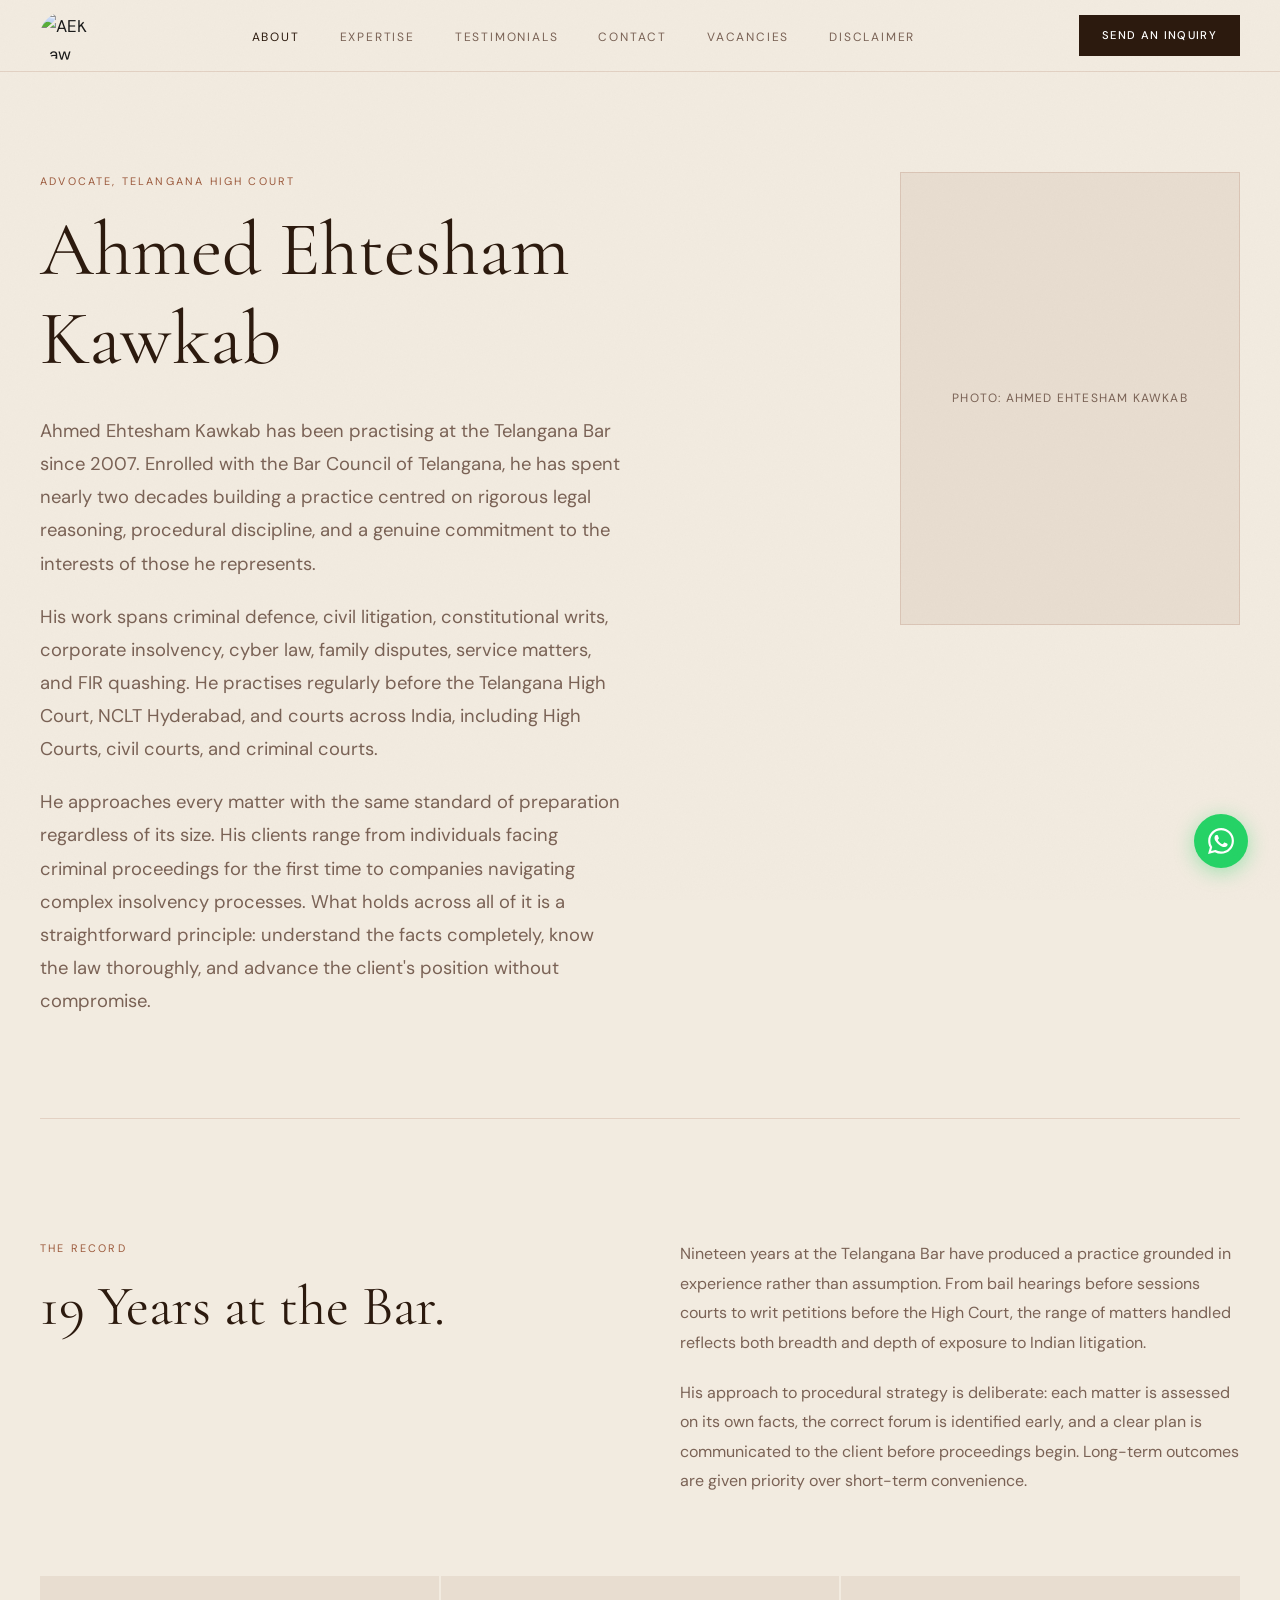
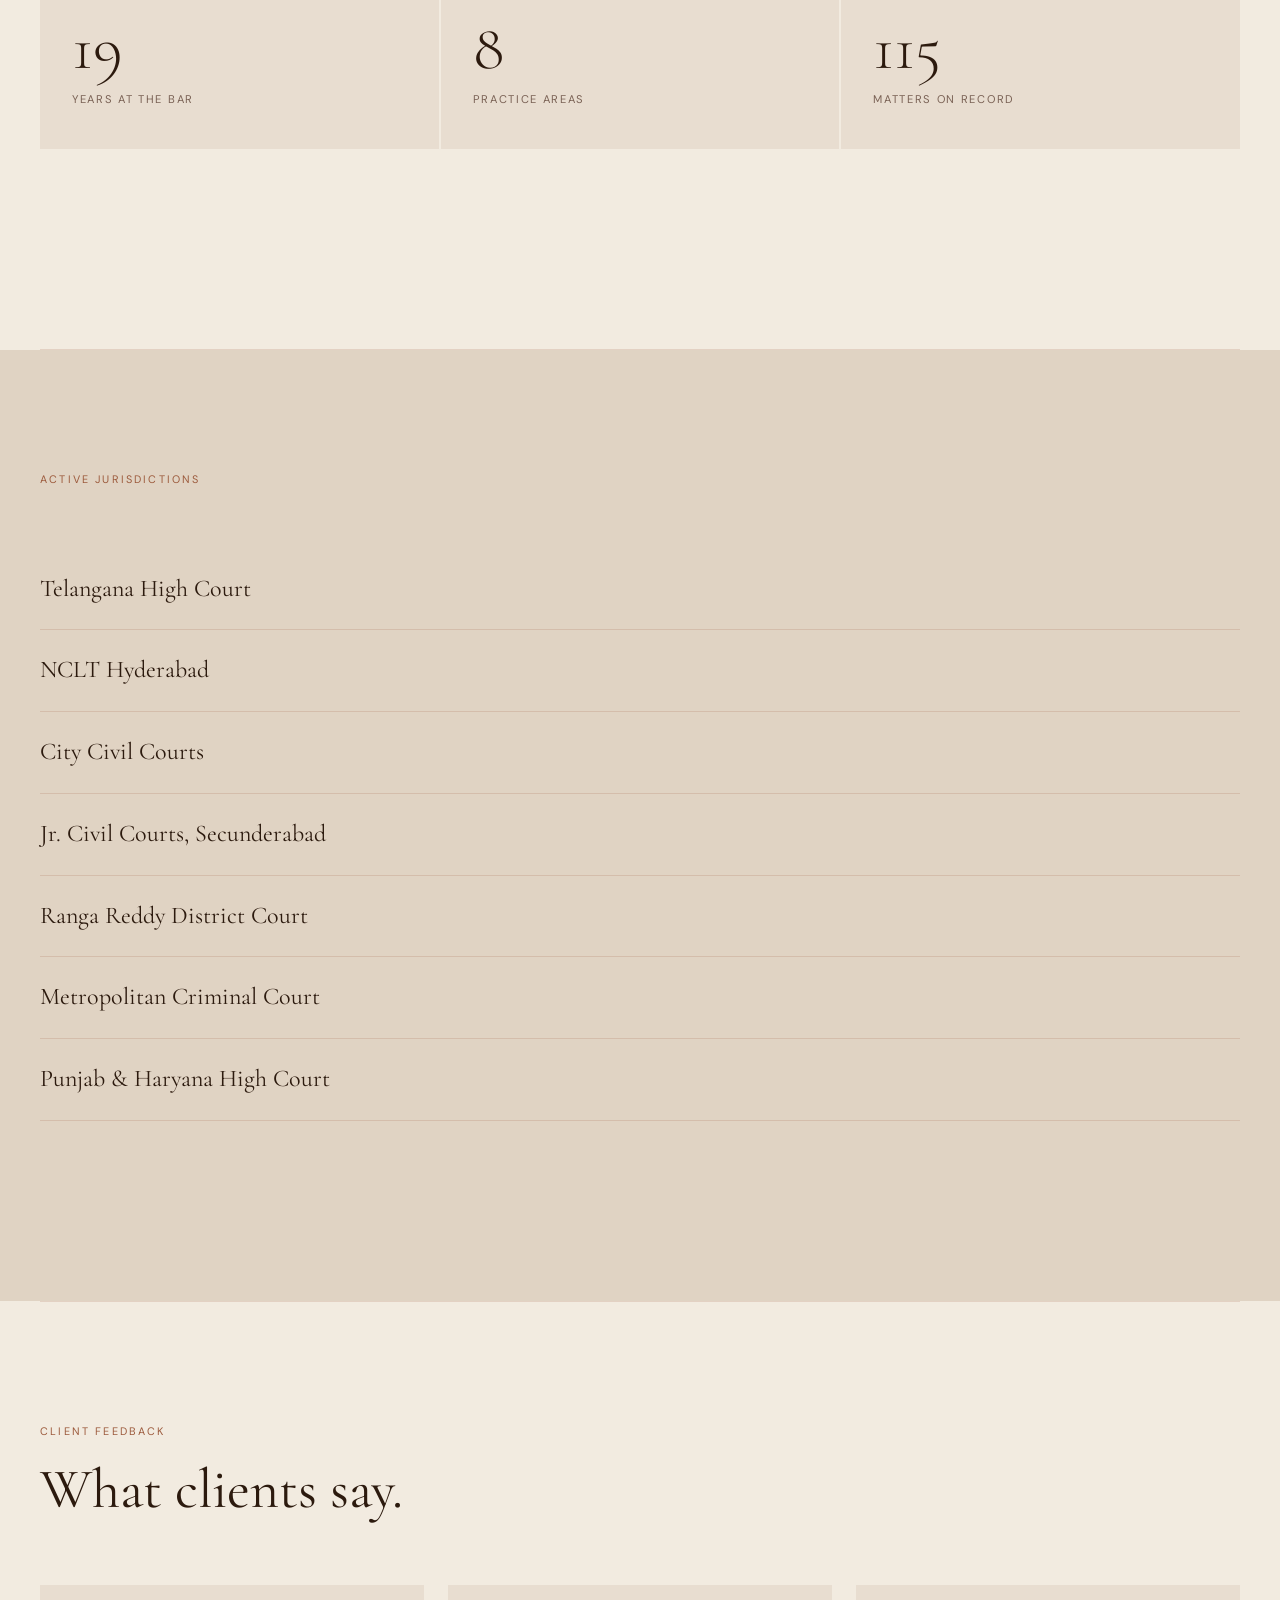
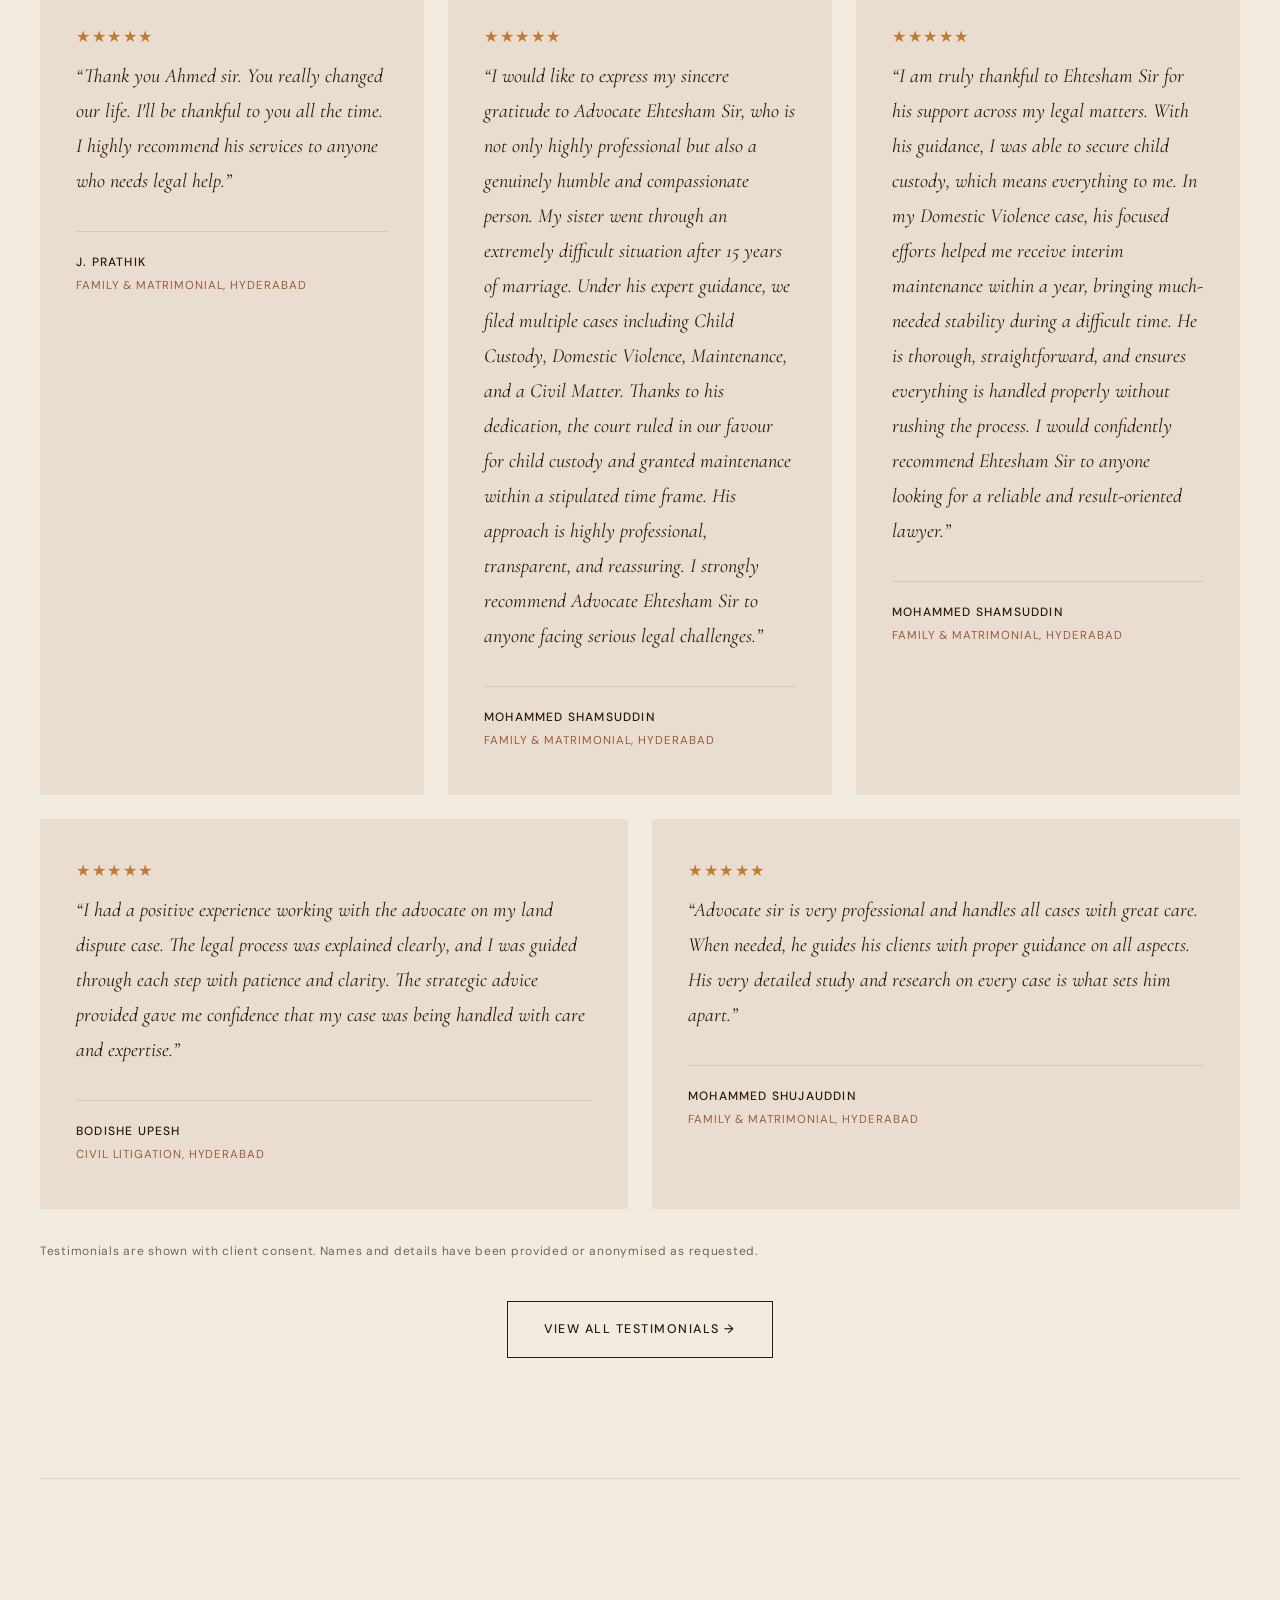
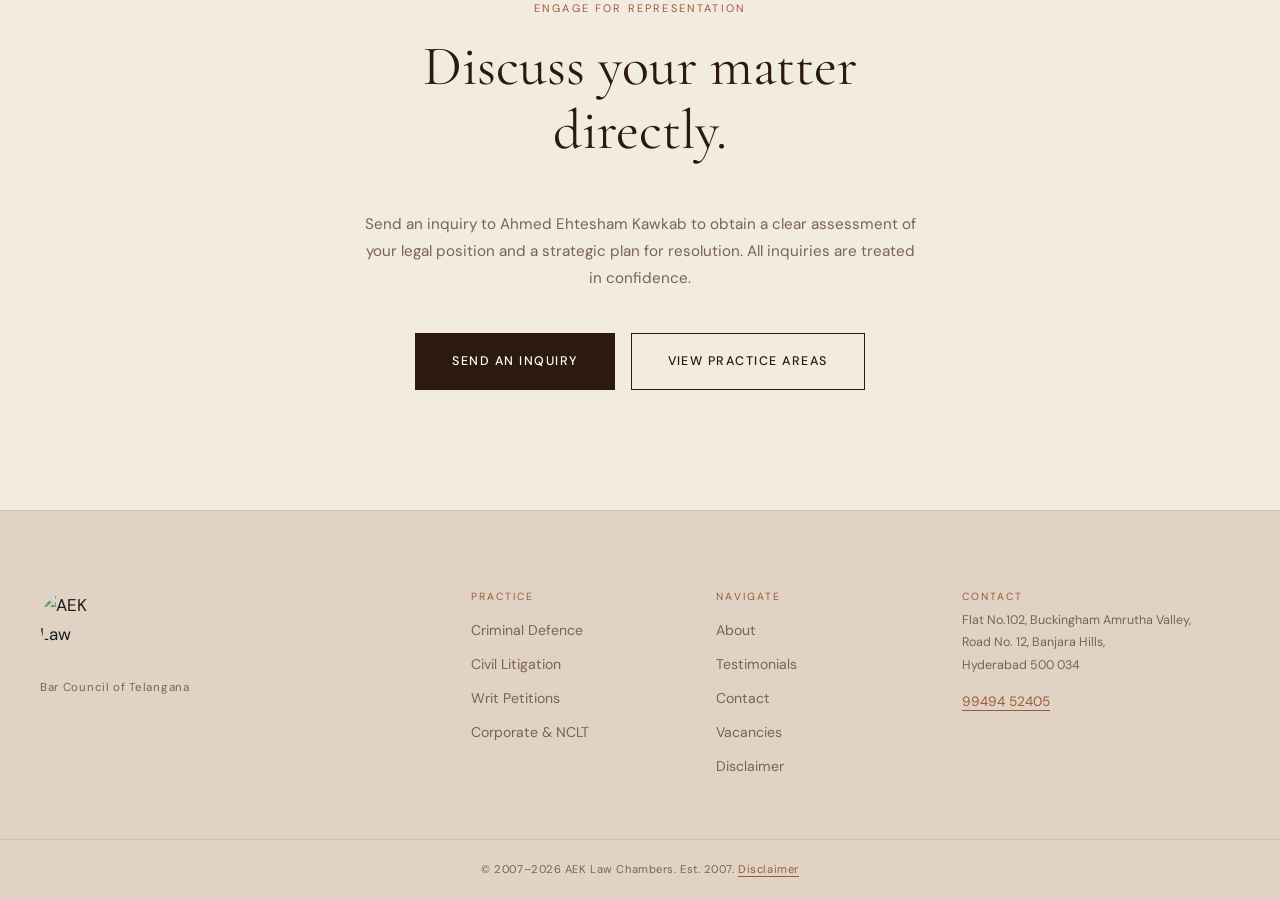
==== commit 902b00f2: "Add files via upload" ====
--- a/about.html
+++ b/about.html
@@ -27,7 +27,7 @@
 
   <header class="site-nav" id="site-nav">
     <nav class="nav-inner">
-      <a href="index.html" class="nav-logo">AEK Law Chambers</a>
+      <a href="index.html" class="nav-logo"><img src="assets/logo.png" alt="AEK Law Chambers" class="nav-logo-img" /></a>
       <button class="hamburger" id="hamburger" aria-label="Open menu" aria-expanded="false">
         <span></span><span></span><span></span>
       </button>
@@ -196,7 +196,7 @@
   <footer class="site-footer">
     <div class="container footer-inner">
       <div class="footer-brand">
-        <a href="index.html" class="footer-logo">AEK Law Chambers</a>
+        <a href="index.html" class="footer-logo"><img src="assets/logo.png" alt="AEK Law Chambers" class="footer-logo-img" /></a>
         <p class="footer-enrollment">Bar Council of Telangana</p>
       </div>
       <div class="footer-links">
@@ -258,4 +258,4 @@
     document.querySelectorAll('.stat-number[data-count]').forEach(el => statsObserver.observe(el));
   </script>
 </body>
-</html>
+</html>
--- a/shared.css
+++ b/shared.css
@@ -51,10 +51,15 @@
   padding: 0 40px; height: 100%;
 }
 .nav-logo {
-  font-family: 'Cormorant Garamond', serif;
-  font-size: 1.15rem; font-weight: 600;
-  letter-spacing: 0.05em; text-transform: uppercase;
-  color: var(--dark); flex-shrink: 0;
+  display: flex; align-items: center;
+  flex-shrink: 0;
+}
+.nav-logo-img {
+  height: 48px;
+  width: 48px;
+  object-fit: contain;
+  display: block;
+  border-radius: 50%;
 }
 .nav-links {
   display: flex; align-items: center; gap: 40px;
@@ -288,101 +293,56 @@
   background: var(--card); padding: 40px 32px;
 }
 
+/* ========== PRACTICE PAGE HERO SECTION ========== */
+.practice-hero-section {
+  padding-top: calc(var(--nav-h) + 80px);
+  padding-bottom: 0;
+}
+
 /* ========== PRACTICE PAGE SCROLLER ========== */
-.practice-scroller {
-  display: grid;
-  grid-template-columns: 1fr 1fr;
-  min-height: 100vh;
-  position: relative;
-  margin-top: 40px;
-}
-.practice-scroller-left {
-  position: sticky;
-  top: calc(var(--nav-h) + 20px);
-  height: calc(100vh - var(--nav-h) - 40px);
-  overflow: hidden;
-  display: none;
-  background: var(--card);
-  margin-left: 40px;
-  margin-top: 40px;
-  margin-bottom: 40px;
-  /* sits inset, not flush to edge */
-}
-.practice-scroller-left.has-images { display: block; }
-/* when left panel is hidden, right takes full width */
-.practice-scroller:not(.images-loaded) {
-  grid-template-columns: 1fr;
-}
-.practice-scroller.images-loaded {
-  grid-template-columns: 40fr 60fr;
-}
-.scroller-img-wrap {
-  width: 100%; height: 100%;
-  position: relative;
-}
-.scroller-img-wrap img {
-  width: 100%; height: 100%;
-  object-fit: cover;
-  position: absolute; inset: 0;
-  opacity: 0;
-  transition: opacity 0.6s cubic-bezier(0.16,1,0.3,1);
-}
-.scroller-img-wrap img.active { opacity: 1; }
-.scroller-img-placeholder { display: none; }
-.scroller-img-overlay {
-  position: absolute; inset: 0;
-  background: linear-gradient(135deg, rgba(245,242,237,0.06) 0%, rgba(26,26,26,0.2) 100%);
-  pointer-events: none;
-  z-index: 1;
-}
-.scroller-img-num {
-  position: absolute; bottom: 40px; left: 40px;
-  font-family: 'Cormorant Garamond', serif;
-  font-size: 120px; font-weight: 700;
-  color: rgba(255,255,255,0.08);
-  line-height: 1;
-  letter-spacing: -0.04em;
-  z-index: 2;
-}
+.practice-scroller { margin-top: 0; }
 .practice-scroller-right { padding: 0; }
 
-/* when split: right panel has its own padding */
-.practice-scroller.images-loaded .ps-scroll-section {
-  padding: 100px 72px;
-}
-.practice-scroller.images-loaded .ps-scroll-section + .ps-scroll-section {
-  border-top: 1px solid var(--border);
-}
-
-/* when no images: content is centered inside a max-width container */
-.practice-scroller:not(.images-loaded) .ps-scroll-section {
-  padding: 100px 0;
+.ps-scroll-section {
+  padding: 80px 40px;
   max-width: 860px;
   margin: 0 auto;
   width: 100%;
-  padding-left: 40px;
-  padding-right: 40px;
-}
-.practice-scroller:not(.images-loaded) .ps-scroll-section:first-child {
-  padding-top: 80px;
-}
-
-.ps-scroll-section {
-  min-height: 70vh;
-  padding: 100px 64px;
-  display: flex; flex-direction: column; justify-content: center;
-  transition: background 0.4s;
-}
-.ps-scroll-section:nth-child(even) { background: transparent; }
-.ps-scroll-section:first-child { padding-top: 120px; }
-
-/* Practice page header split layout to fill the space */
+  border-top: 1px solid var(--border);
+}
+.ps-scroll-section:first-child {
+  border-top: none;
+  padding-top: 60px;
+}
+
+/* ---- Inline image: simple slide-up on scroll ---- */
+.ps-img-wrap {
+  width: 100%;
+  aspect-ratio: 21/9;
+  overflow: hidden;
+  margin-bottom: 36px;
+  background: var(--card);
+  opacity: 0;
+  transform: translateY(48px);
+  transition: opacity 0.7s cubic-bezier(0.16,1,0.3,1),
+              transform 0.7s cubic-bezier(0.16,1,0.3,1);
+}
+.ps-img-wrap.visible {
+  opacity: 1;
+  transform: translateY(0);
+}
+.ps-img-wrap img {
+  width: 100%; height: 100%;
+  object-fit: cover;
+  filter: grayscale(0.15);
+}
+
+/* Practice page header */
 .practice-page-header {
   display: grid;
   grid-template-columns: 1fr 1fr;
   gap: 80px;
   align-items: end;
-  padding-top: calc(var(--nav-h) + 80px);
   padding-bottom: 60px;
 }
 .practice-page-header-right {
@@ -465,10 +425,15 @@
   gap: 60px; padding-bottom: 60px;
 }
 .footer-logo {
-  font-family: 'Cormorant Garamond', serif;
-  font-size: 1rem; font-weight: 600;
-  letter-spacing: 0.08em; text-transform: uppercase;
-  color: var(--dark); display: block; margin-bottom: 16px;
+  display: inline-block;
+  margin-bottom: 12px;
+}
+.footer-logo-img {
+  height: 64px;
+  width: 64px;
+  object-fit: contain;
+  display: block;
+  border-radius: 50%;
 }
 .footer-tagline {
   font-size: 0.75rem; color: var(--muted);
@@ -870,11 +835,9 @@
   .hero-inner { grid-template-columns: 1fr; }
   .hero-aside { display: none; }
   .cta-inner { grid-template-columns: 1fr; gap: 40px; }
-  .practice-scroller { grid-template-columns: 1fr; }
-  .practice-scroller-left { display: none; }
-  .ps-scroll-section { padding: 80px 40px; min-height: unset; }
   .practice-page-header { grid-template-columns: 1fr; gap: 32px; }
   .practice-page-header-right { border-left: none; padding-left: 0; border-top: 1px solid var(--border); padding-top: 32px; }
+  .ps-img-wrap { aspect-ratio: 16/9; }
 }
 @media (max-width: 768px) {
   .container { padding: 0 24px; }
@@ -897,7 +860,9 @@
   .courts-bar-inner { padding: 0 24px; }
   .section-rule { margin: 0 24px; }
   .nav-inner { padding: 0 24px; }
-  .ps-scroll-section { padding: 64px 24px; }
+  .practice-hero-section { padding-top: calc(var(--nav-h) + 48px); }
+  .ps-scroll-section { padding: 56px 24px; }
+  .ps-img-wrap { aspect-ratio: 4/3; margin-bottom: 28px; }
 }
 
 /* ========== NOTABLE CASES ========== */
@@ -966,4 +931,4 @@
   line-height: 1;
 }
 .stars-filled { color: #C47A2E; }
-.stars-empty  { color: rgba(156,90,60,0.2); }
+.stars-empty  { color: rgba(156,90,60,0.2); }
